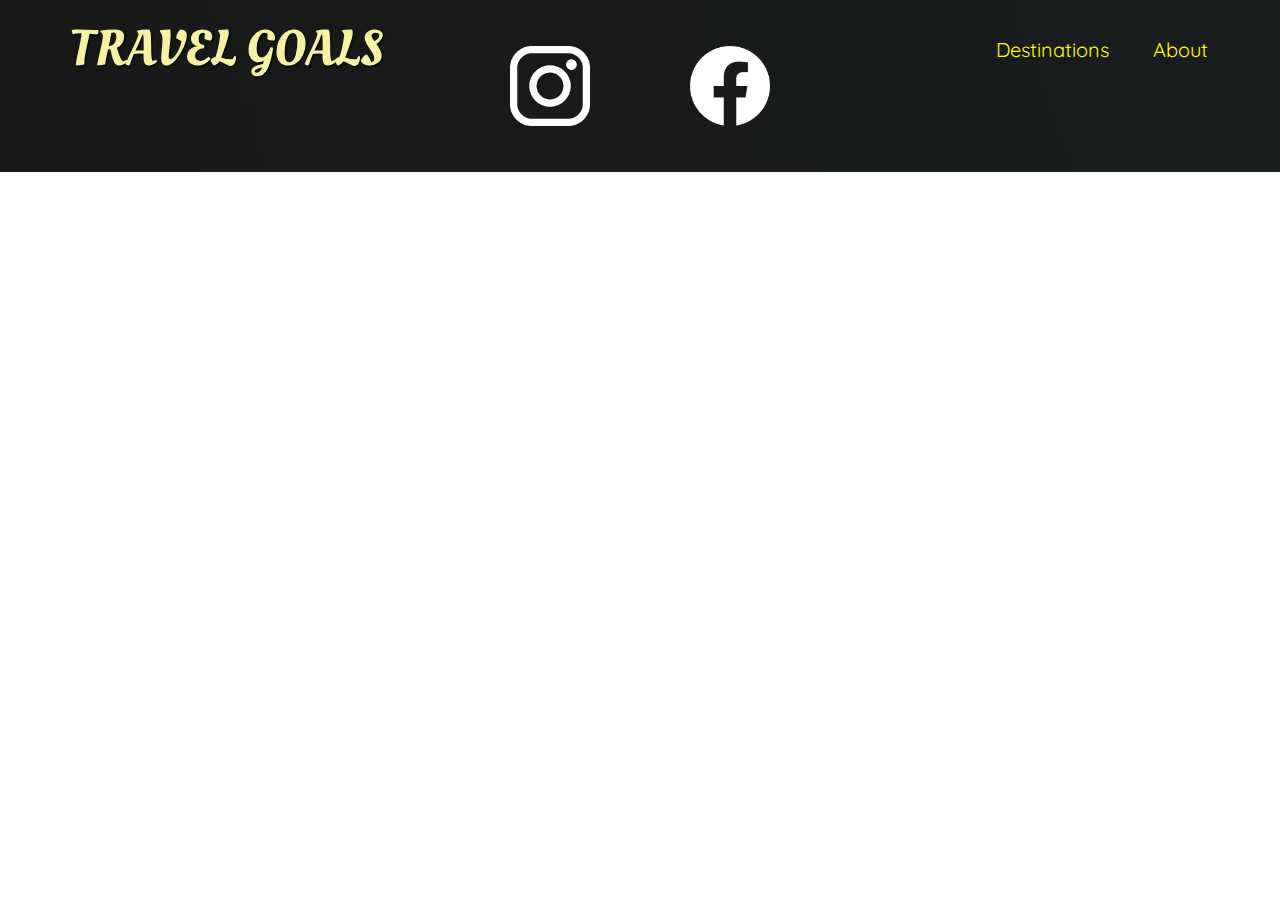
==== places.html @ d646eaea "added places html and css pages" ====
<!DOCTYPE html>
<html lang="en">
  <head>
    <meta charset="UTF-8" />
    <meta http-equiv="X-UA-Compatible" content="IE=edge" />
    <link
      href="https://fonts.googleapis.com/css2?family=Raleway:wght@700&family=Oleo+Script:wght@700&family=Quicksand:wght@300;500&display=swap"
      rel="stylesheet"
    />
    <link rel="stylesheet" href="styles/places.css" />
    <link rel="stylesheet" href="styles/shared.css" />
    <title>Places</title>
  </head>
  <body>
    <header>
      <div id="page-logo">
        <a href="index.html">Travel goals</a>
      </div>
      <nav>
        <ul>
          <li><a href="places.html">Destinations</a></li>
          <li><a href="about.html">About</a></li>
        </ul>
      </nav>
    </header>
    <main></main>
    <footer>
      <ul>
        <li>
          <a href="http://www.instagram.com">
            <img src="images/icons/insta.png" alt="Instagram logo" />
          </a>
        </li>
        <li>
          <a href="http://www.facebook.com">
            <img src="images/icons/facebook.png" alt="Facebook logo" />
          </a>
        </li>
      </ul>
    </footer>
  </body>
</html>
---- styles/shared.css ----
body {
  font-family: "Quicksand", sans-serif;
  margin: 0;
}

ul {
  list-style: none; /* usuwa bullet pointy */
  margin: 0;
  padding: 0;
}

header {
  display: flex;
  align-items: center;
  justify-content: space-between;
  padding: 15px 60px;
  position: absolute;
  width: 100%;
  box-sizing: border-box; /* nie wychodzi za granicę ancestora */
}

header ul {
  display: flex;
}

header li {
  margin-left: 20px;
}

#page-logo a {
  padding: 10px;
  font-family: "Oleo Script", sans-serif;
  color: rgb(245, 243, 160);
  font-size: 50px;
  text-decoration: none;
  text-transform: uppercase;
  text-shadow: 1px 1px 2px rgb(0, 0, 0);
}

header a {
  color: rgb(255, 251, 0);
  text-decoration: none;
  font-size: 20px;
  padding: 12px;
  text-shadow: 1px 1px 2px rgba(0, 0, 0, 0.2);
  top: 0;
  left: 0;
  border-radius: 6px;
}

header a:hover {
  color: rgb(77, 77, 77);
  background-color: rgb(255, 251, 0);
}

footer {
  background: linear-gradient(70deg, rgb(24, 24, 24), rgb(25, 29, 29));
  padding: 46px 0;
}

footer ul {
  display: flex;
  justify-content: center;
}

footer li {
  width: 80px;
  height: 80px;
  margin: 0 50px;
}

footer img {
  width: 100%;
  height: 100%;
}
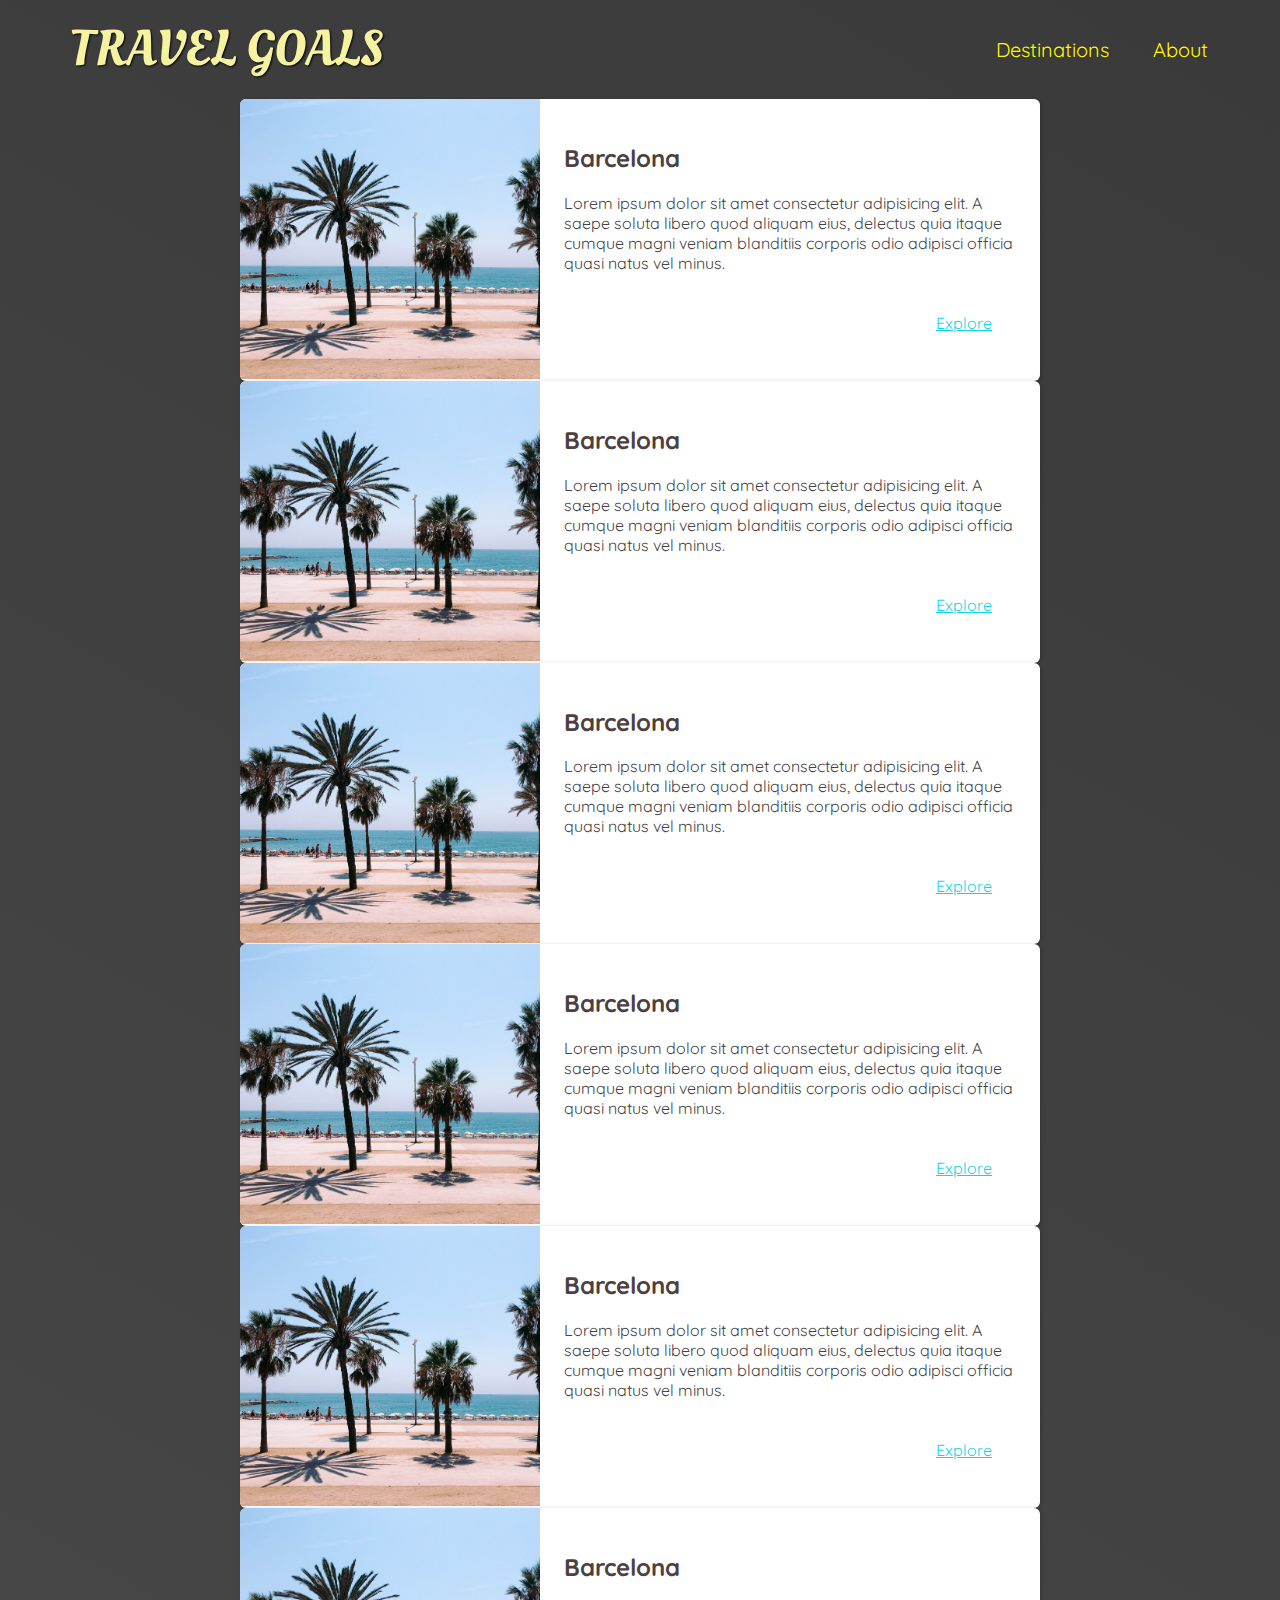
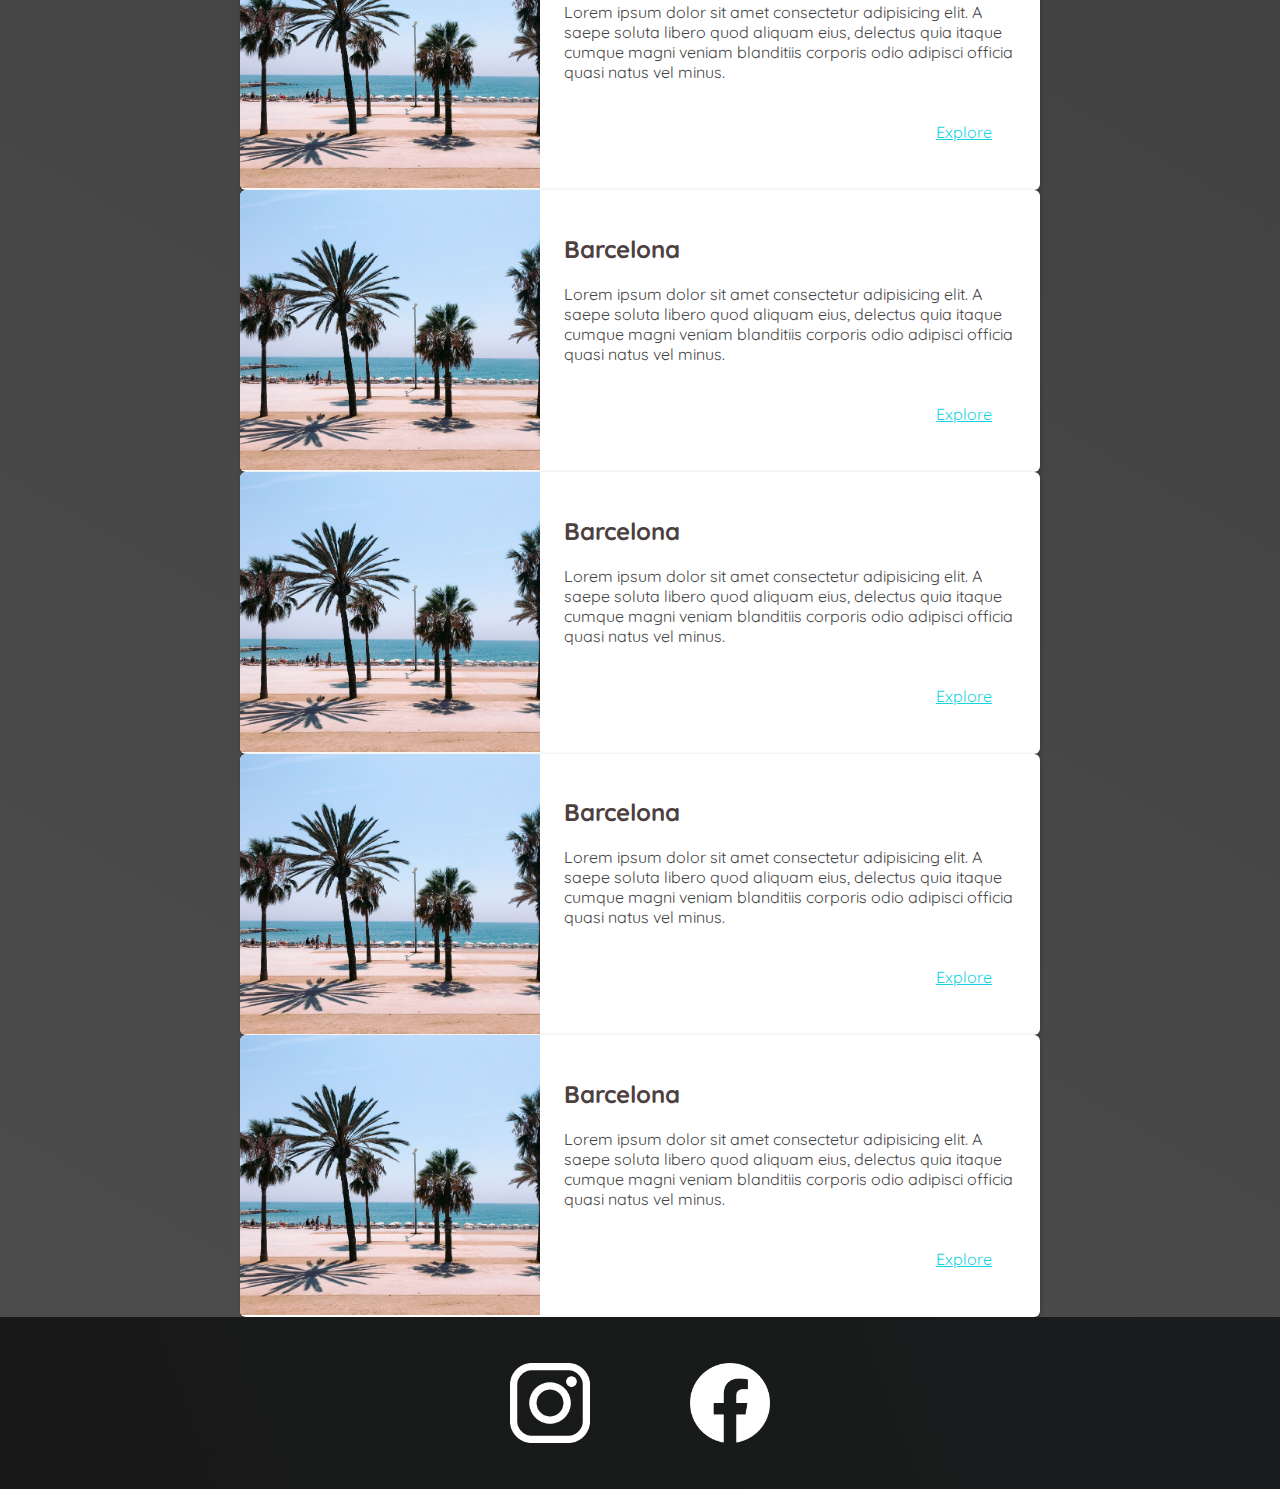
==== commit 283f457f: "added more destinations" ====
--- a/places.html
+++ b/places.html
@@ -7,8 +7,9 @@
       href="https://fonts.googleapis.com/css2?family=Raleway:wght@700&family=Oleo+Script:wght@700&family=Quicksand:wght@300;500&display=swap"
       rel="stylesheet"
     />
+    
+    <link rel="stylesheet" href="styles/shared.css" />
     <link rel="stylesheet" href="styles/places.css" />
-    <link rel="stylesheet" href="styles/shared.css" />
     <title>Places</title>
   </head>
   <body>
@@ -23,7 +24,180 @@
         </ul>
       </nav>
     </header>
-    <main></main>
+    <main>
+      <ul>
+        <li>
+          <img src="/images/places/barcelona.jpg" alt="Barcelona photo" />
+          <div class="item-content">
+              <div>
+                  <h2>Barcelona</h2>
+                  <p>
+                    Lorem ipsum dolor sit amet consectetur adipisicing elit. A saepe
+                    soluta libero quod aliquam eius, delectus quia itaque cumque magni
+                    veniam blanditiis corporis odio adipisci officia quasi natus vel
+                    minus.
+                  </p>
+              </div>
+            <div class="actions">
+                <a href="https://en.wikipedia.org/wiki/Barcelona">Explore</a>
+              </div>
+          </div>
+        </li>
+        <li>
+            <img src="/images/places/barcelona.jpg" alt="Barcelona photo" />
+            <div class="item-content">
+                <div>
+                    <h2>Barcelona</h2>
+                    <p>
+                      Lorem ipsum dolor sit amet consectetur adipisicing elit. A saepe
+                      soluta libero quod aliquam eius, delectus quia itaque cumque magni
+                      veniam blanditiis corporis odio adipisci officia quasi natus vel
+                      minus.
+                    </p>
+                </div>
+              <div class="actions">
+                  <a href="https://en.wikipedia.org/wiki/Barcelona">Explore</a>
+                </div>
+            </div>
+          </li>
+          <li>
+            <img src="/images/places/barcelona.jpg" alt="Barcelona photo" />
+            <div class="item-content">
+                <div>
+                    <h2>Barcelona</h2>
+                    <p>
+                      Lorem ipsum dolor sit amet consectetur adipisicing elit. A saepe
+                      soluta libero quod aliquam eius, delectus quia itaque cumque magni
+                      veniam blanditiis corporis odio adipisci officia quasi natus vel
+                      minus.
+                    </p>
+                </div>
+              <div class="actions">
+                  <a href="https://en.wikipedia.org/wiki/Barcelona">Explore</a>
+                </div>
+            </div>
+          </li>
+          <li>
+            <img src="/images/places/barcelona.jpg" alt="Barcelona photo" />
+            <div class="item-content">
+                <div>
+                    <h2>Barcelona</h2>
+                    <p>
+                      Lorem ipsum dolor sit amet consectetur adipisicing elit. A saepe
+                      soluta libero quod aliquam eius, delectus quia itaque cumque magni
+                      veniam blanditiis corporis odio adipisci officia quasi natus vel
+                      minus.
+                    </p>
+                </div>
+              <div class="actions">
+                  <a href="https://en.wikipedia.org/wiki/Barcelona">Explore</a>
+                </div>
+            </div>
+          </li>
+          <li>
+            <img src="/images/places/barcelona.jpg" alt="Barcelona photo" />
+            <div class="item-content">
+                <div>
+                    <h2>Barcelona</h2>
+                    <p>
+                      Lorem ipsum dolor sit amet consectetur adipisicing elit. A saepe
+                      soluta libero quod aliquam eius, delectus quia itaque cumque magni
+                      veniam blanditiis corporis odio adipisci officia quasi natus vel
+                      minus.
+                    </p>
+                </div>
+              <div class="actions">
+                  <a href="https://en.wikipedia.org/wiki/Barcelona">Explore</a>
+                </div>
+            </div>
+          </li>
+          <li>
+            <img src="/images/places/barcelona.jpg" alt="Barcelona photo" />
+            <div class="item-content">
+                <div>
+                    <h2>Barcelona</h2>
+                    <p>
+                      Lorem ipsum dolor sit amet consectetur adipisicing elit. A saepe
+                      soluta libero quod aliquam eius, delectus quia itaque cumque magni
+                      veniam blanditiis corporis odio adipisci officia quasi natus vel
+                      minus.
+                    </p>
+                </div>
+              <div class="actions">
+                  <a href="https://en.wikipedia.org/wiki/Barcelona">Explore</a>
+                </div>
+            </div>
+          </li>
+          <li>
+            <img src="/images/places/barcelona.jpg" alt="Barcelona photo" />
+            <div class="item-content">
+                <div>
+                    <h2>Barcelona</h2>
+                    <p>
+                      Lorem ipsum dolor sit amet consectetur adipisicing elit. A saepe
+                      soluta libero quod aliquam eius, delectus quia itaque cumque magni
+                      veniam blanditiis corporis odio adipisci officia quasi natus vel
+                      minus.
+                    </p>
+                </div>
+              <div class="actions">
+                  <a href="https://en.wikipedia.org/wiki/Barcelona">Explore</a>
+                </div>
+            </div>
+          </li>
+          <li>
+            <img src="/images/places/barcelona.jpg" alt="Barcelona photo" />
+            <div class="item-content">
+                <div>
+                    <h2>Barcelona</h2>
+                    <p>
+                      Lorem ipsum dolor sit amet consectetur adipisicing elit. A saepe
+                      soluta libero quod aliquam eius, delectus quia itaque cumque magni
+                      veniam blanditiis corporis odio adipisci officia quasi natus vel
+                      minus.
+                    </p>
+                </div>
+              <div class="actions">
+                  <a href="https://en.wikipedia.org/wiki/Barcelona">Explore</a>
+                </div>
+            </div>
+          </li>
+          <li>
+            <img src="/images/places/barcelona.jpg" alt="Barcelona photo" />
+            <div class="item-content">
+                <div>
+                    <h2>Barcelona</h2>
+                    <p>
+                      Lorem ipsum dolor sit amet consectetur adipisicing elit. A saepe
+                      soluta libero quod aliquam eius, delectus quia itaque cumque magni
+                      veniam blanditiis corporis odio adipisci officia quasi natus vel
+                      minus.
+                    </p>
+                </div>
+              <div class="actions">
+                  <a href="https://en.wikipedia.org/wiki/Barcelona">Explore</a>
+                </div>
+            </div>
+          </li>
+          <li>
+            <img src="/images/places/barcelona.jpg" alt="Barcelona photo" />
+            <div class="item-content">
+                <div>
+                    <h2>Barcelona</h2>
+                    <p>
+                      Lorem ipsum dolor sit amet consectetur adipisicing elit. A saepe
+                      soluta libero quod aliquam eius, delectus quia itaque cumque magni
+                      veniam blanditiis corporis odio adipisci officia quasi natus vel
+                      minus.
+                    </p>
+                </div>
+              <div class="actions">
+                  <a href="https://en.wikipedia.org/wiki/Barcelona">Explore</a>
+                </div>
+            </div>
+          </li>
+      </ul>
+    </main>
     <footer>
       <ul>
         <li>
--- a/styles/places.css
+++ b/styles/places.css
@@ -0,0 +1,51 @@
+body {
+  background: linear-gradient(30deg, rgb(77, 77, 77), rgb(58, 58, 58));
+  color: rgb(68, 68, 68)
+}
+
+header {
+  position: static;
+}
+
+main ul {
+  width: 800px;
+  margin: 0 auto;
+}
+
+main li {
+  display: flex;
+  background-color: white;
+  box-shadow: 1px 1px 4px rgba(0, 0, 0, 0.2);
+  border-radius: 6px;
+  overflow: hidden;
+}
+
+main li img {
+  width: 300px;
+  height: 280px;
+  object-fit: cover;
+}
+
+.item-content {
+  padding: 24px;
+  display: flex;
+  flex-direction: column;
+  justify-content: space-between;
+}
+ul li h2 {
+  color: rgb(77, 64, 64);
+}
+
+.actions {
+  text-align: right;
+  text-decoration: none;
+  padding: 24px;
+}
+.actions a {
+  color: rgb(22, 211, 228);
+}
+
+.actions a:hover {
+    background-color: rgb(235, 254, 255);
+    border-radius: 20px;
+}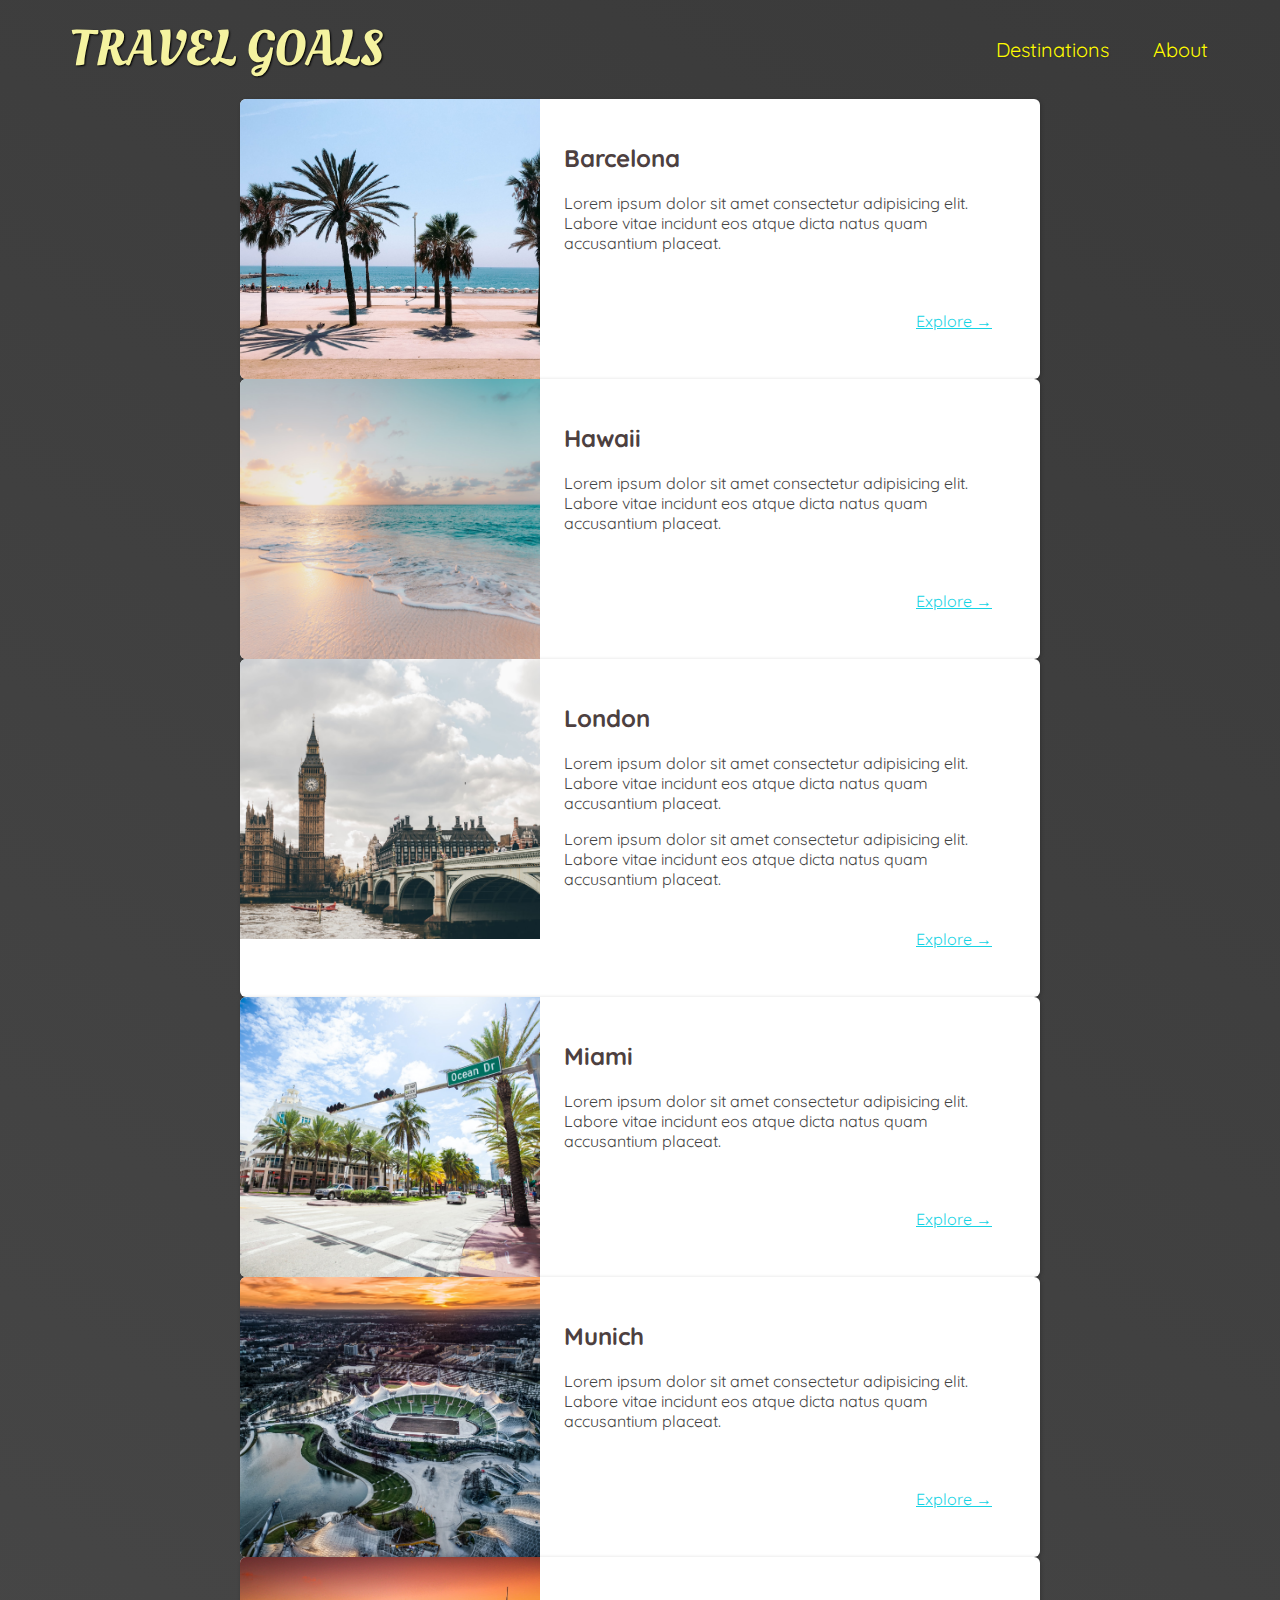
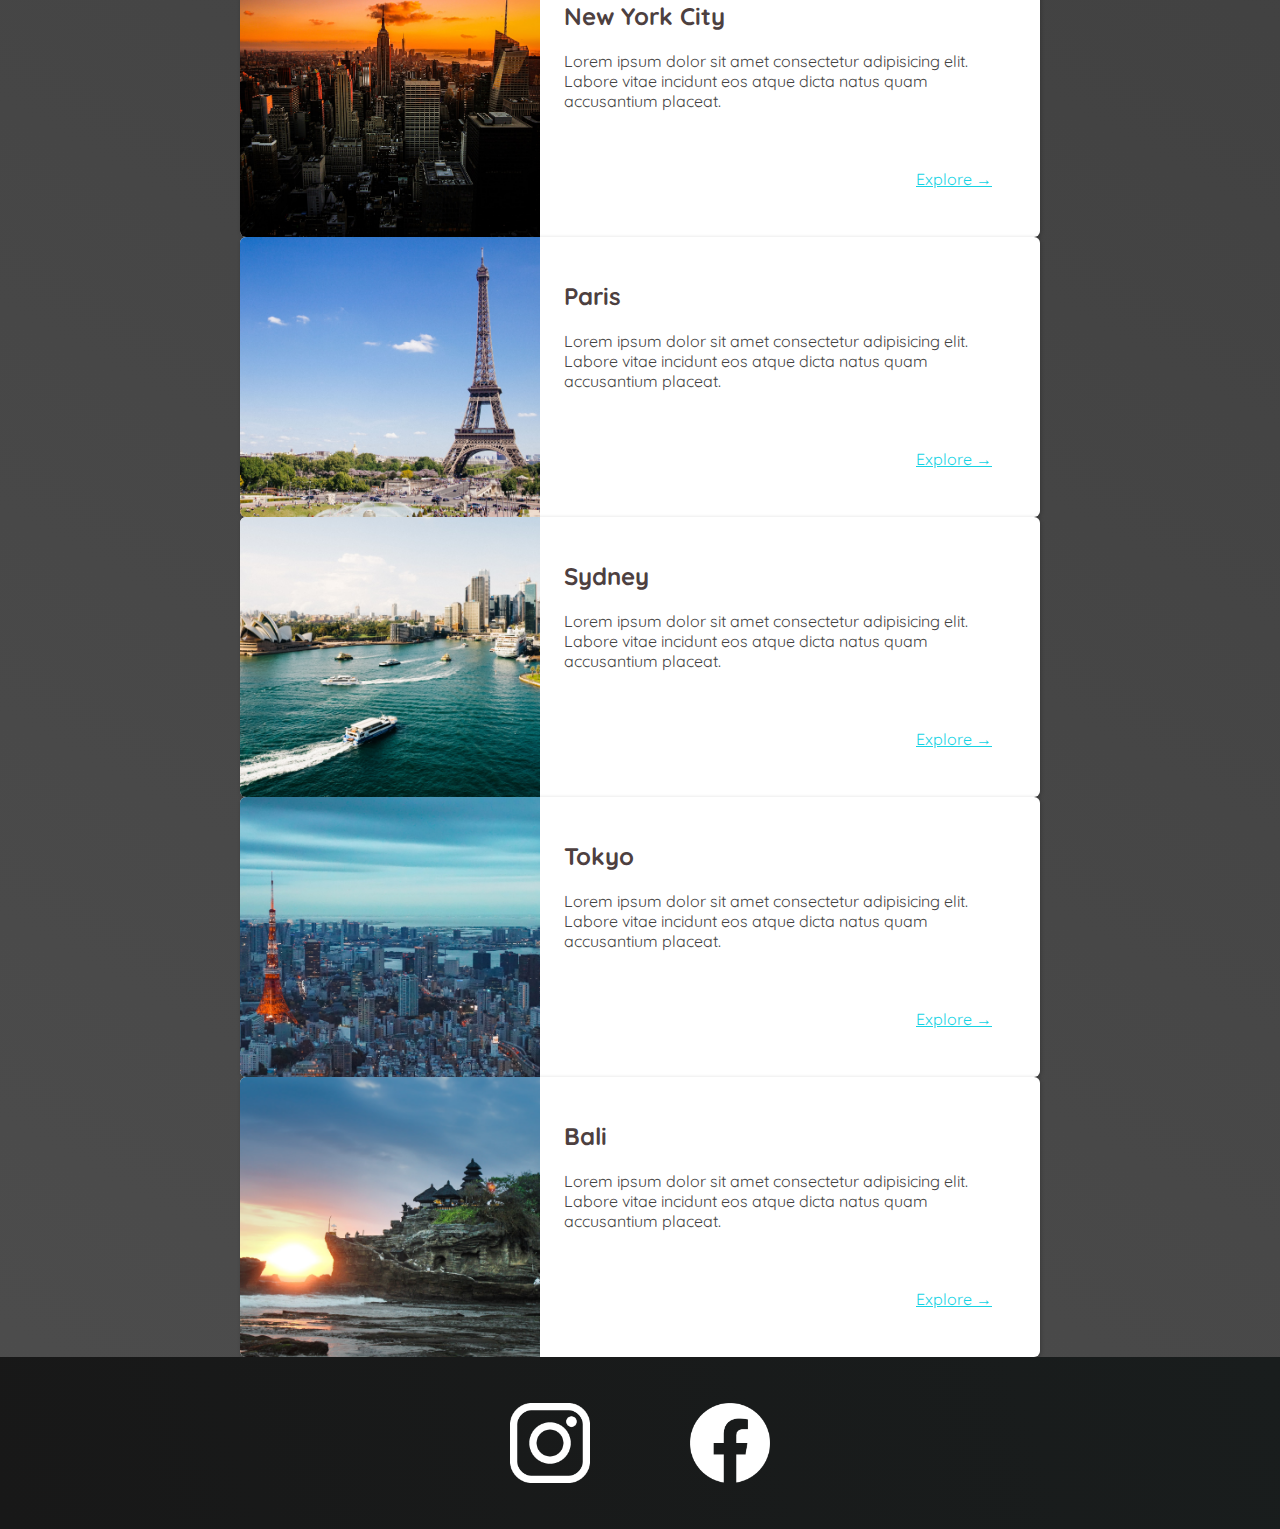
==== commit 672b7a7d: "added photos and changed places descriptions" ====
--- a/places.html
+++ b/places.html
@@ -25,178 +25,164 @@
       </nav>
     </header>
     <main>
-      <ul>
-        <li>
-          <img src="/images/places/barcelona.jpg" alt="Barcelona photo" />
-          <div class="item-content">
-              <div>
+        <ul>
+            <li>
+              <img src="images/places/barcelona.jpg" alt="City of Barcelona" />
+              <div class="item-content">
+                <div>
                   <h2>Barcelona</h2>
                   <p>
-                    Lorem ipsum dolor sit amet consectetur adipisicing elit. A saepe
-                    soluta libero quod aliquam eius, delectus quia itaque cumque magni
-                    veniam blanditiis corporis odio adipisci officia quasi natus vel
-                    minus.
-                  </p>
-              </div>
-            <div class="actions">
-                <a href="https://en.wikipedia.org/wiki/Barcelona">Explore</a>
-              </div>
-          </div>
-        </li>
-        <li>
-            <img src="/images/places/barcelona.jpg" alt="Barcelona photo" />
-            <div class="item-content">
-                <div>
-                    <h2>Barcelona</h2>
-                    <p>
-                      Lorem ipsum dolor sit amet consectetur adipisicing elit. A saepe
-                      soluta libero quod aliquam eius, delectus quia itaque cumque magni
-                      veniam blanditiis corporis odio adipisci officia quasi natus vel
-                      minus.
-                    </p>
-                </div>
-              <div class="actions">
-                  <a href="https://en.wikipedia.org/wiki/Barcelona">Explore</a>
-                </div>
-            </div>
-          </li>
-          <li>
-            <img src="/images/places/barcelona.jpg" alt="Barcelona photo" />
-            <div class="item-content">
-                <div>
-                    <h2>Barcelona</h2>
-                    <p>
-                      Lorem ipsum dolor sit amet consectetur adipisicing elit. A saepe
-                      soluta libero quod aliquam eius, delectus quia itaque cumque magni
-                      veniam blanditiis corporis odio adipisci officia quasi natus vel
-                      minus.
-                    </p>
-                </div>
-              <div class="actions">
-                  <a href="https://en.wikipedia.org/wiki/Barcelona">Explore</a>
-                </div>
-            </div>
-          </li>
-          <li>
-            <img src="/images/places/barcelona.jpg" alt="Barcelona photo" />
-            <div class="item-content">
-                <div>
-                    <h2>Barcelona</h2>
-                    <p>
-                      Lorem ipsum dolor sit amet consectetur adipisicing elit. A saepe
-                      soluta libero quod aliquam eius, delectus quia itaque cumque magni
-                      veniam blanditiis corporis odio adipisci officia quasi natus vel
-                      minus.
-                    </p>
-                </div>
-              <div class="actions">
-                  <a href="https://en.wikipedia.org/wiki/Barcelona">Explore</a>
-                </div>
-            </div>
-          </li>
-          <li>
-            <img src="/images/places/barcelona.jpg" alt="Barcelona photo" />
-            <div class="item-content">
-                <div>
-                    <h2>Barcelona</h2>
-                    <p>
-                      Lorem ipsum dolor sit amet consectetur adipisicing elit. A saepe
-                      soluta libero quod aliquam eius, delectus quia itaque cumque magni
-                      veniam blanditiis corporis odio adipisci officia quasi natus vel
-                      minus.
-                    </p>
-                </div>
-              <div class="actions">
-                  <a href="https://en.wikipedia.org/wiki/Barcelona">Explore</a>
-                </div>
-            </div>
-          </li>
-          <li>
-            <img src="/images/places/barcelona.jpg" alt="Barcelona photo" />
-            <div class="item-content">
-                <div>
-                    <h2>Barcelona</h2>
-                    <p>
-                      Lorem ipsum dolor sit amet consectetur adipisicing elit. A saepe
-                      soluta libero quod aliquam eius, delectus quia itaque cumque magni
-                      veniam blanditiis corporis odio adipisci officia quasi natus vel
-                      minus.
-                    </p>
-                </div>
-              <div class="actions">
-                  <a href="https://en.wikipedia.org/wiki/Barcelona">Explore</a>
-                </div>
-            </div>
-          </li>
-          <li>
-            <img src="/images/places/barcelona.jpg" alt="Barcelona photo" />
-            <div class="item-content">
-                <div>
-                    <h2>Barcelona</h2>
-                    <p>
-                      Lorem ipsum dolor sit amet consectetur adipisicing elit. A saepe
-                      soluta libero quod aliquam eius, delectus quia itaque cumque magni
-                      veniam blanditiis corporis odio adipisci officia quasi natus vel
-                      minus.
-                    </p>
-                </div>
-              <div class="actions">
-                  <a href="https://en.wikipedia.org/wiki/Barcelona">Explore</a>
-                </div>
-            </div>
-          </li>
-          <li>
-            <img src="/images/places/barcelona.jpg" alt="Barcelona photo" />
-            <div class="item-content">
-                <div>
-                    <h2>Barcelona</h2>
-                    <p>
-                      Lorem ipsum dolor sit amet consectetur adipisicing elit. A saepe
-                      soluta libero quod aliquam eius, delectus quia itaque cumque magni
-                      veniam blanditiis corporis odio adipisci officia quasi natus vel
-                      minus.
-                    </p>
-                </div>
-              <div class="actions">
-                  <a href="https://en.wikipedia.org/wiki/Barcelona">Explore</a>
-                </div>
-            </div>
-          </li>
-          <li>
-            <img src="/images/places/barcelona.jpg" alt="Barcelona photo" />
-            <div class="item-content">
-                <div>
-                    <h2>Barcelona</h2>
-                    <p>
-                      Lorem ipsum dolor sit amet consectetur adipisicing elit. A saepe
-                      soluta libero quod aliquam eius, delectus quia itaque cumque magni
-                      veniam blanditiis corporis odio adipisci officia quasi natus vel
-                      minus.
-                    </p>
-                </div>
-              <div class="actions">
-                  <a href="https://en.wikipedia.org/wiki/Barcelona">Explore</a>
-                </div>
-            </div>
-          </li>
-          <li>
-            <img src="/images/places/barcelona.jpg" alt="Barcelona photo" />
-            <div class="item-content">
-                <div>
-                    <h2>Barcelona</h2>
-                    <p>
-                      Lorem ipsum dolor sit amet consectetur adipisicing elit. A saepe
-                      soluta libero quod aliquam eius, delectus quia itaque cumque magni
-                      veniam blanditiis corporis odio adipisci officia quasi natus vel
-                      minus.
-                    </p>
-                </div>
-              <div class="actions">
-                  <a href="https://en.wikipedia.org/wiki/Barcelona">Explore</a>
-                </div>
-            </div>
-          </li>
-      </ul>
+                    Lorem ipsum dolor sit amet consectetur adipisicing elit. Labore
+                    vitae incidunt eos atque dicta natus quam accusantium placeat.
+                  </p>
+                </div>
+                <div class="actions">
+                  <a href="https://en.wikipedia.org/wiki/Barcelona">Explore &#x2192</a>
+                </div>
+              </div>
+            </li>
+            <li>
+              <img src="images/places/hawaii.jpg" alt="Hawaii beach" />
+              <div class="item-content">
+                <div>
+                  <h2>Hawaii</h2>
+                  <p>
+                    Lorem ipsum dolor sit amet consectetur adipisicing elit. Labore
+                    vitae incidunt eos atque dicta natus quam accusantium placeat.
+                  </p>
+                </div>
+                <div class="actions">
+                  <a href="hhttps://en.wikipedia.org/wiki/Hawaii">Explore &#x2192</a>
+                </div>
+              </div>
+            </li>
+            <li>
+              <img src="images/places/london.jpg" alt="London city" />
+              <div class="item-content">
+                <div>
+                  <h2>London</h2>
+                  <p>
+                    Lorem ipsum dolor sit amet consectetur adipisicing elit. Labore
+                    vitae incidunt eos atque dicta natus quam accusantium placeat.
+                  </p>
+                  <p>
+                    Lorem ipsum dolor sit amet consectetur adipisicing elit. Labore
+                    vitae incidunt eos atque dicta natus quam accusantium placeat.
+                  </p>
+                </div>
+                <div class="actions">
+                  <a href="https://en.wikipedia.org/wiki/London">Explore &#x2192</a>
+                </div>
+              </div>
+            </li>
+            <li>
+              <img src="images/places/miami.jpg" alt="Miami streets" />
+              <div class="item-content">
+                <div>
+                  <h2>Miami</h2>
+                  <p>
+                    Lorem ipsum dolor sit amet consectetur adipisicing elit. Labore
+                    vitae incidunt eos atque dicta natus quam accusantium placeat.
+                  </p>
+                </div>
+                <div class="actions">
+                  <a href="https://en.wikipedia.org/wiki/Miami">Explore &#x2192</a>
+                </div>
+              </div>
+            </li>
+            <li>
+              <img src="images/places/munich.jpg" alt="Munich football stadium" />
+              <div class="item-content">
+                <div>
+                  <h2>Munich</h2>
+                  <p>
+                    Lorem ipsum dolor sit amet consectetur adipisicing elit. Labore
+                    vitae incidunt eos atque dicta natus quam accusantium placeat.
+                  </p>
+                </div>
+                <div class="actions">
+                  <a href="https://en.wikipedia.org/wiki/Munich">Explore &#x2192</a>
+                </div>
+              </div>
+            </li>
+            <li>
+              <img src="images/places/new-york-city.jpg" alt="New York City skyline" />
+              <div class="item-content">
+                <div>
+                  <h2>New York City</h2>
+                  <p>
+                    Lorem ipsum dolor sit amet consectetur adipisicing elit. Labore
+                    vitae incidunt eos atque dicta natus quam accusantium placeat.
+                  </p>
+                </div>
+                <div class="actions">
+                  <a href="https://en.wikipedia.org/wiki/New_York_City"
+                    >Explore &#x2192</a
+                  >
+                </div>
+              </div>
+            </li>
+            <li>
+              <img src="images/places/paris.jpg" alt="Paris city" />
+              <div class="item-content">
+                <div>
+                  <h2>Paris</h2>
+                  <p>
+                    Lorem ipsum dolor sit amet consectetur adipisicing elit. Labore
+                    vitae incidunt eos atque dicta natus quam accusantium placeat.
+                  </p>
+                </div>
+                <div class="actions">
+                  <a href="https://en.wikipedia.org/wiki/Paris">Explore &#x2192</a>
+                </div>
+              </div>
+            </li>
+            <li>
+              <img src="images/places/sydney.jpg" alt="Sydney beach" />
+              <div class="item-content">
+                <div>
+                  <h2>Sydney</h2>
+                  <p>
+                    Lorem ipsum dolor sit amet consectetur adipisicing elit. Labore
+                    vitae incidunt eos atque dicta natus quam accusantium placeat.
+                  </p>
+                </div>
+                <div class="actions">
+                  <a href="https://en.wikipedia.org/wiki/Sydney">Explore &#x2192</a>
+                </div>
+              </div>
+            </li>
+            <li>
+              <img src="images/places/tokyo.jpg" alt="Tokyo skyline" />
+              <div class="item-content">
+                <div>
+                  <h2>Tokyo</h2>
+                  <p>
+                    Lorem ipsum dolor sit amet consectetur adipisicing elit. Labore
+                    vitae incidunt eos atque dicta natus quam accusantium placeat.
+                  </p>
+                </div>
+                <div class="actions">
+                  <a href="https://en.wikipedia.org/wiki/Tokyo">Explore &#x2192</a>
+                </div>
+              </div>
+            </li>
+            <li>
+              <img src="images/places/bali.jpg" alt="Bali beach" />
+              <div class="item-content">
+                <div>
+                  <h2>Bali</h2>
+                  <p>
+                    Lorem ipsum dolor sit amet consectetur adipisicing elit. Labore
+                    vitae incidunt eos atque dicta natus quam accusantium placeat.
+                  </p>
+                </div>
+                <div class="actions">
+                  <a href="https://en.wikipedia.org/wiki/Bali">Explore &#x2192</a>
+                </div>
+              </div>
+            </li>
+          </ul>
     </main>
     <footer>
       <ul>
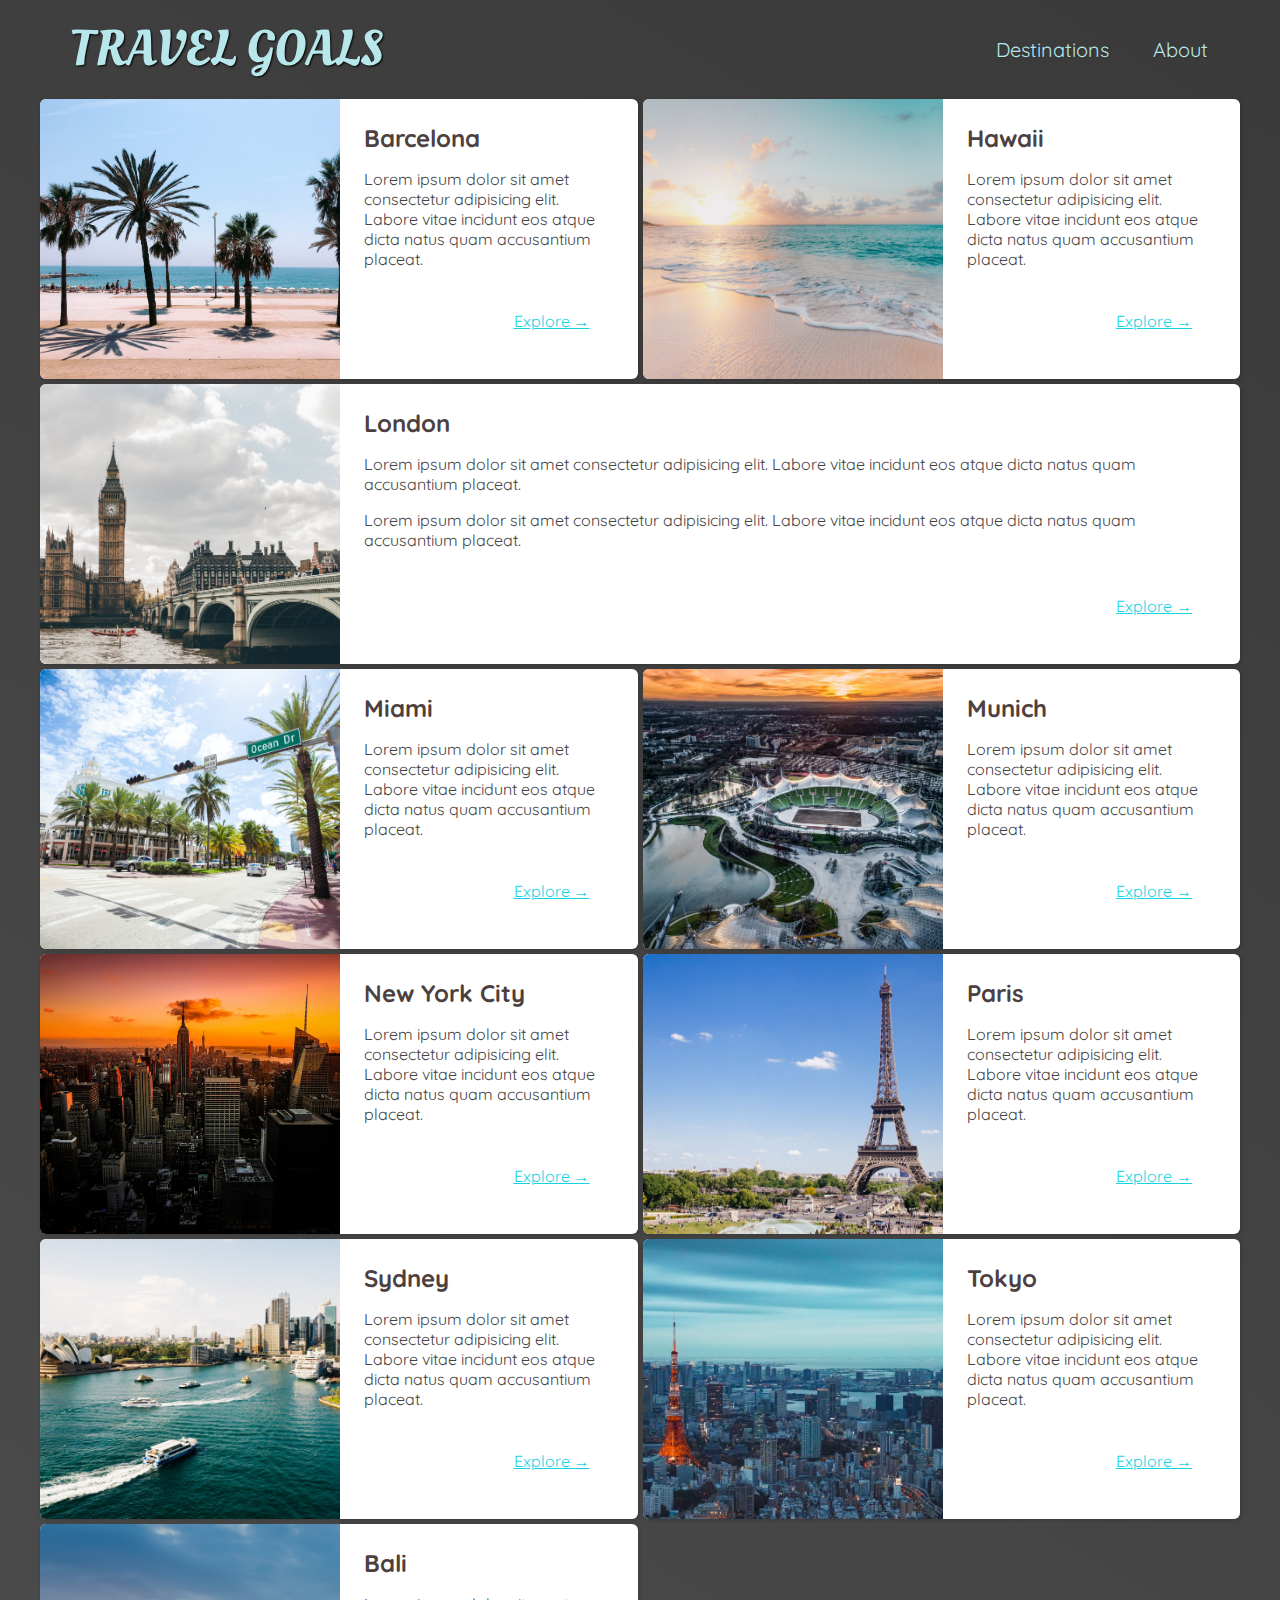
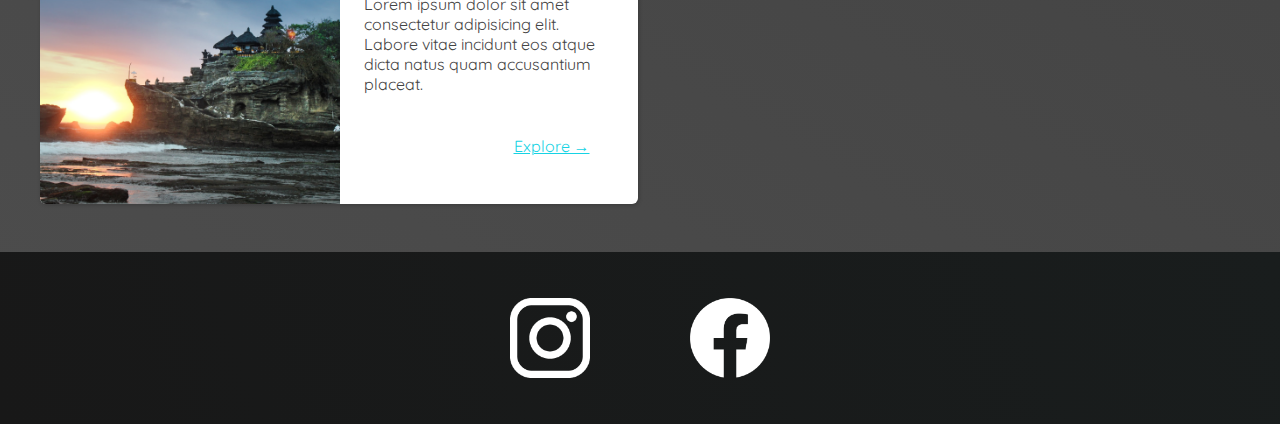
==== commit 84f9a2b5: "added finishing touches" ====
--- a/places.html
+++ b/places.html
@@ -25,164 +25,164 @@
       </nav>
     </header>
     <main>
-        <ul>
-            <li>
-              <img src="images/places/barcelona.jpg" alt="City of Barcelona" />
-              <div class="item-content">
-                <div>
-                  <h2>Barcelona</h2>
-                  <p>
-                    Lorem ipsum dolor sit amet consectetur adipisicing elit. Labore
-                    vitae incidunt eos atque dicta natus quam accusantium placeat.
-                  </p>
-                </div>
-                <div class="actions">
-                  <a href="https://en.wikipedia.org/wiki/Barcelona">Explore &#x2192</a>
-                </div>
-              </div>
-            </li>
-            <li>
-              <img src="images/places/hawaii.jpg" alt="Hawaii beach" />
-              <div class="item-content">
-                <div>
-                  <h2>Hawaii</h2>
-                  <p>
-                    Lorem ipsum dolor sit amet consectetur adipisicing elit. Labore
-                    vitae incidunt eos atque dicta natus quam accusantium placeat.
-                  </p>
-                </div>
-                <div class="actions">
-                  <a href="hhttps://en.wikipedia.org/wiki/Hawaii">Explore &#x2192</a>
-                </div>
-              </div>
-            </li>
-            <li>
-              <img src="images/places/london.jpg" alt="London city" />
-              <div class="item-content">
-                <div>
-                  <h2>London</h2>
-                  <p>
-                    Lorem ipsum dolor sit amet consectetur adipisicing elit. Labore
-                    vitae incidunt eos atque dicta natus quam accusantium placeat.
-                  </p>
-                  <p>
-                    Lorem ipsum dolor sit amet consectetur adipisicing elit. Labore
-                    vitae incidunt eos atque dicta natus quam accusantium placeat.
-                  </p>
-                </div>
-                <div class="actions">
-                  <a href="https://en.wikipedia.org/wiki/London">Explore &#x2192</a>
-                </div>
-              </div>
-            </li>
-            <li>
-              <img src="images/places/miami.jpg" alt="Miami streets" />
-              <div class="item-content">
-                <div>
-                  <h2>Miami</h2>
-                  <p>
-                    Lorem ipsum dolor sit amet consectetur adipisicing elit. Labore
-                    vitae incidunt eos atque dicta natus quam accusantium placeat.
-                  </p>
-                </div>
-                <div class="actions">
-                  <a href="https://en.wikipedia.org/wiki/Miami">Explore &#x2192</a>
-                </div>
-              </div>
-            </li>
-            <li>
-              <img src="images/places/munich.jpg" alt="Munich football stadium" />
-              <div class="item-content">
-                <div>
-                  <h2>Munich</h2>
-                  <p>
-                    Lorem ipsum dolor sit amet consectetur adipisicing elit. Labore
-                    vitae incidunt eos atque dicta natus quam accusantium placeat.
-                  </p>
-                </div>
-                <div class="actions">
-                  <a href="https://en.wikipedia.org/wiki/Munich">Explore &#x2192</a>
-                </div>
-              </div>
-            </li>
-            <li>
-              <img src="images/places/new-york-city.jpg" alt="New York City skyline" />
-              <div class="item-content">
-                <div>
-                  <h2>New York City</h2>
-                  <p>
-                    Lorem ipsum dolor sit amet consectetur adipisicing elit. Labore
-                    vitae incidunt eos atque dicta natus quam accusantium placeat.
-                  </p>
-                </div>
-                <div class="actions">
-                  <a href="https://en.wikipedia.org/wiki/New_York_City"
-                    >Explore &#x2192</a
-                  >
-                </div>
-              </div>
-            </li>
-            <li>
-              <img src="images/places/paris.jpg" alt="Paris city" />
-              <div class="item-content">
-                <div>
-                  <h2>Paris</h2>
-                  <p>
-                    Lorem ipsum dolor sit amet consectetur adipisicing elit. Labore
-                    vitae incidunt eos atque dicta natus quam accusantium placeat.
-                  </p>
-                </div>
-                <div class="actions">
-                  <a href="https://en.wikipedia.org/wiki/Paris">Explore &#x2192</a>
-                </div>
-              </div>
-            </li>
-            <li>
-              <img src="images/places/sydney.jpg" alt="Sydney beach" />
-              <div class="item-content">
-                <div>
-                  <h2>Sydney</h2>
-                  <p>
-                    Lorem ipsum dolor sit amet consectetur adipisicing elit. Labore
-                    vitae incidunt eos atque dicta natus quam accusantium placeat.
-                  </p>
-                </div>
-                <div class="actions">
-                  <a href="https://en.wikipedia.org/wiki/Sydney">Explore &#x2192</a>
-                </div>
-              </div>
-            </li>
-            <li>
-              <img src="images/places/tokyo.jpg" alt="Tokyo skyline" />
-              <div class="item-content">
-                <div>
-                  <h2>Tokyo</h2>
-                  <p>
-                    Lorem ipsum dolor sit amet consectetur adipisicing elit. Labore
-                    vitae incidunt eos atque dicta natus quam accusantium placeat.
-                  </p>
-                </div>
-                <div class="actions">
-                  <a href="https://en.wikipedia.org/wiki/Tokyo">Explore &#x2192</a>
-                </div>
-              </div>
-            </li>
-            <li>
-              <img src="images/places/bali.jpg" alt="Bali beach" />
-              <div class="item-content">
-                <div>
-                  <h2>Bali</h2>
-                  <p>
-                    Lorem ipsum dolor sit amet consectetur adipisicing elit. Labore
-                    vitae incidunt eos atque dicta natus quam accusantium placeat.
-                  </p>
-                </div>
-                <div class="actions">
-                  <a href="https://en.wikipedia.org/wiki/Bali">Explore &#x2192</a>
-                </div>
-              </div>
-            </li>
-          </ul>
+      <ul>
+        <li>
+          <img src="images/places/barcelona.jpg" alt="City of Barcelona" />
+          <div class="item-content">
+            <div>
+              <h2>Barcelona</h2>
+              <p>
+                Lorem ipsum dolor sit amet consectetur adipisicing elit. Labore
+                vitae incidunt eos atque dicta natus quam accusantium placeat.
+              </p>
+            </div>
+            <div class="actions">
+              <a href="https://en.wikipedia.org/wiki/Barcelona">Explore &#x2192</a>
+            </div>
+          </div>
+        </li>
+        <li>
+          <img src="images/places/hawaii.jpg" alt="Hawaii beach" />
+          <div class="item-content">
+            <div>
+              <h2>Hawaii</h2>
+              <p>
+                Lorem ipsum dolor sit amet consectetur adipisicing elit. Labore
+                vitae incidunt eos atque dicta natus quam accusantium placeat.
+              </p>
+            </div>
+            <div class="actions">
+              <a href="hhttps://en.wikipedia.org/wiki/Hawaii">Explore &#x2192</a>
+            </div>
+          </div>
+        </li>
+        <li>
+          <img src="images/places/london.jpg" alt="London city" />
+          <div class="item-content">
+            <div>
+              <h2>London</h2>
+              <p>
+                Lorem ipsum dolor sit amet consectetur adipisicing elit. Labore
+                vitae incidunt eos atque dicta natus quam accusantium placeat.
+              </p>
+              <p>
+                Lorem ipsum dolor sit amet consectetur adipisicing elit. Labore
+                vitae incidunt eos atque dicta natus quam accusantium placeat.
+              </p>
+            </div>
+            <div class="actions">
+              <a href="https://en.wikipedia.org/wiki/London">Explore &#x2192</a>
+            </div>
+          </div>
+        </li>
+        <li>
+          <img src="images/places/miami.jpg" alt="Miami streets" />
+          <div class="item-content">
+            <div>
+              <h2>Miami</h2>
+              <p>
+                Lorem ipsum dolor sit amet consectetur adipisicing elit. Labore
+                vitae incidunt eos atque dicta natus quam accusantium placeat.
+              </p>
+            </div>
+            <div class="actions">
+              <a href="https://en.wikipedia.org/wiki/Miami">Explore &#x2192</a>
+            </div>
+          </div>
+        </li>
+        <li>
+          <img src="images/places/munich.jpg" alt="Munich football stadium" />
+          <div class="item-content">
+            <div>
+              <h2>Munich</h2>
+              <p>
+                Lorem ipsum dolor sit amet consectetur adipisicing elit. Labore
+                vitae incidunt eos atque dicta natus quam accusantium placeat.
+              </p>
+            </div>
+            <div class="actions">
+              <a href="https://en.wikipedia.org/wiki/Munich">Explore &#x2192</a>
+            </div>
+          </div>
+        </li>
+        <li>
+          <img src="images/places/new-york-city.jpg" alt="New York City skyline" />
+          <div class="item-content">
+            <div>
+              <h2>New York City</h2>
+              <p>
+                Lorem ipsum dolor sit amet consectetur adipisicing elit. Labore
+                vitae incidunt eos atque dicta natus quam accusantium placeat.
+              </p>
+            </div>
+            <div class="actions">
+              <a href="https://en.wikipedia.org/wiki/New_York_City"
+                >Explore &#x2192</a
+              >
+            </div>
+          </div>
+        </li>
+        <li>
+          <img src="images/places/paris.jpg" alt="Paris city" />
+          <div class="item-content">
+            <div>
+              <h2>Paris</h2>
+              <p>
+                Lorem ipsum dolor sit amet consectetur adipisicing elit. Labore
+                vitae incidunt eos atque dicta natus quam accusantium placeat.
+              </p>
+            </div>
+            <div class="actions">
+              <a href="https://en.wikipedia.org/wiki/Paris">Explore &#x2192</a>
+            </div>
+          </div>
+        </li>
+        <li>
+          <img src="images/places/sydney.jpg" alt="Sydney beach" />
+          <div class="item-content">
+            <div>
+              <h2>Sydney</h2>
+              <p>
+                Lorem ipsum dolor sit amet consectetur adipisicing elit. Labore
+                vitae incidunt eos atque dicta natus quam accusantium placeat.
+              </p>
+            </div>
+            <div class="actions">
+              <a href="https://en.wikipedia.org/wiki/Sydney">Explore &#x2192</a>
+            </div>
+          </div>
+        </li>
+        <li>
+          <img src="images/places/tokyo.jpg" alt="Tokyo skyline" />
+          <div class="item-content">
+            <div>
+              <h2>Tokyo</h2>
+              <p>
+                Lorem ipsum dolor sit amet consectetur adipisicing elit. Labore
+                vitae incidunt eos atque dicta natus quam accusantium placeat.
+              </p>
+            </div>
+            <div class="actions">
+              <a href="https://en.wikipedia.org/wiki/Tokyo">Explore &#x2192</a>
+            </div>
+          </div>
+        </li>
+        <li>
+          <img src="images/places/bali.jpg" alt="Bali beach" />
+          <div class="item-content">
+            <div>
+              <h2>Bali</h2>
+              <p>
+                Lorem ipsum dolor sit amet consectetur adipisicing elit. Labore
+                vitae incidunt eos atque dicta natus quam accusantium placeat.
+              </p>
+            </div>
+            <div class="actions">
+              <a href="https://en.wikipedia.org/wiki/Bali">Explore &#x2192</a>
+            </div>
+          </div>
+        </li>
+      </ul>
     </main>
     <footer>
       <ul>
--- a/styles/shared.css
+++ b/styles/shared.css
@@ -37,6 +37,13 @@
   text-shadow: 1px 1px 2px rgb(0, 0, 0);
 }
 
+
+
+header a {
+  color: rgb(183, 230, 235)
+
+}
+
 header a {
   color: rgb(255, 251, 0);
   text-decoration: none;
@@ -48,7 +55,7 @@
   border-radius: 6px;
 }
 
-header a:hover {
+header nav a:hover {
   color: rgb(77, 77, 77);
   background-color: rgb(255, 251, 0);
 }
--- a/styles/places.css
+++ b/styles/places.css
@@ -1,15 +1,32 @@
 body {
   background: linear-gradient(30deg, rgb(77, 77, 77), rgb(58, 58, 58));
-  color: rgb(68, 68, 68)
+  color: rgb(68, 68, 68);
 }
 
 header {
   position: static;
 }
 
+#page-logo a {
+    color: rgb(183, 230 ,235)
+
+}
+
+header a {
+    color: rgb(183, 230 ,235)
+  }
+
+  header nav a:hover{ 
+      background-color: rgb(183, 230 ,235);
+      color: rgb(59, 59, 59)
+  }
+
 main ul {
-  width: 800px;
-  margin: 0 auto;
+  display: grid;
+  grid-template-columns: 1fr 1fr;
+  gap: 5px;
+  width: 1200px;
+  margin: 0 auto 48px auto;
 }
 
 main li {
@@ -18,6 +35,10 @@
   box-shadow: 1px 1px 4px rgba(0, 0, 0, 0.2);
   border-radius: 6px;
   overflow: hidden;
+}
+
+li:nth-of-type(3) {
+    grid-column: 1 / span 2;
 }
 
 main li img {
@@ -31,6 +52,10 @@
   display: flex;
   flex-direction: column;
   justify-content: space-between;
+}
+
+.item-content h2 {
+    margin: 0;
 }
 ul li h2 {
   color: rgb(77, 64, 64);
@@ -46,6 +71,6 @@
 }
 
 .actions a:hover {
-    background-color: rgb(235, 254, 255);
-    border-radius: 20px;
-}+  background-color: rgb(235, 254, 255);
+  border-radius: 20px;
+}
